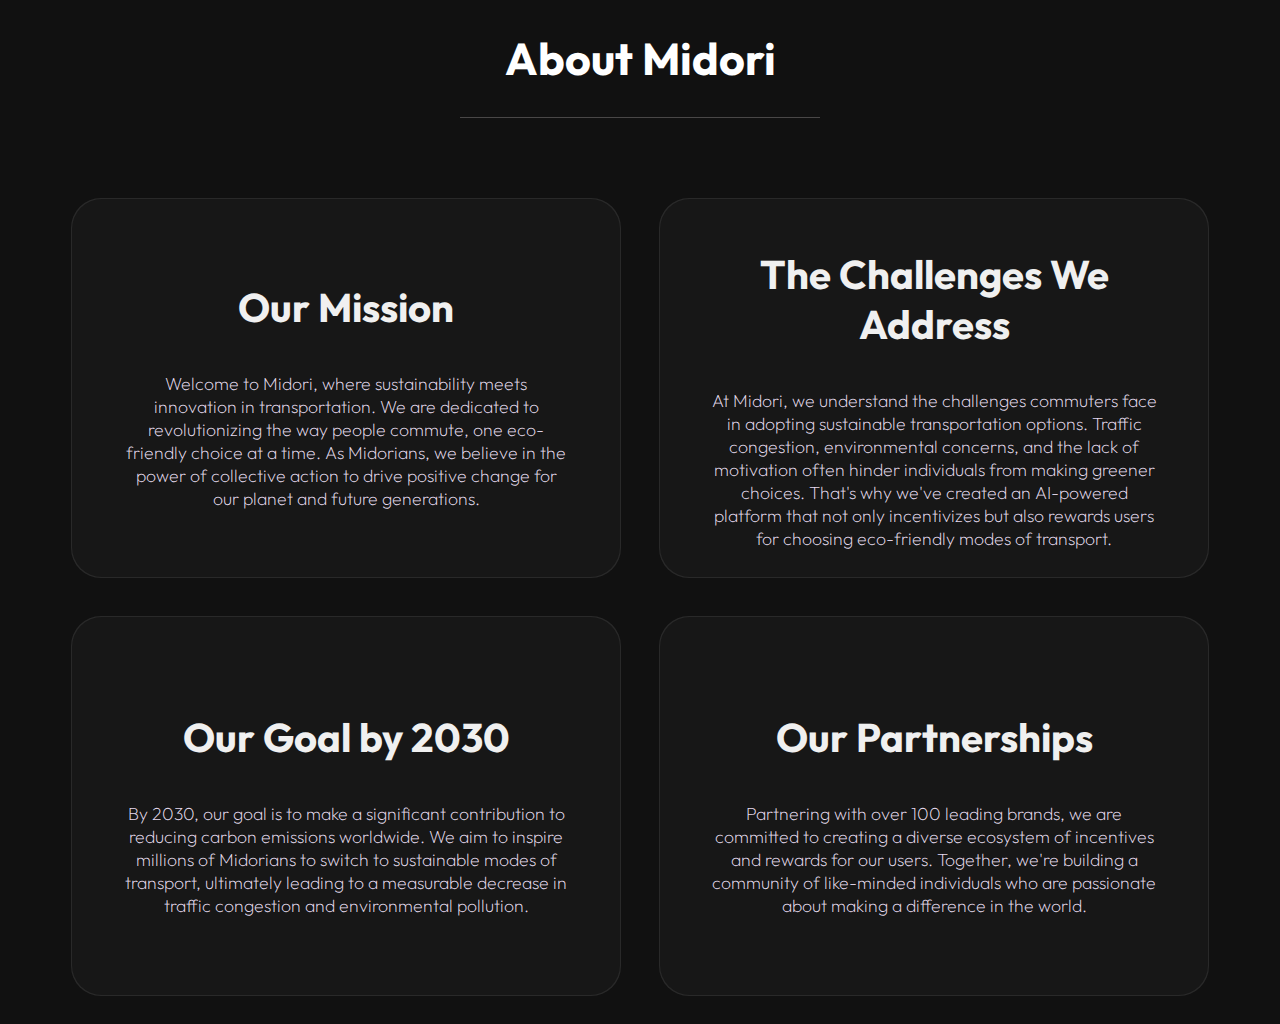
==== static/aboutus.html @ 3d68b59c "commit 3" ====
<!DOCTYPE html>
<html lang="en">
<head>
    <meta charset="UTF-8">
    <meta name="viewport" content="width=device-width, initial-scale=1.0">
    <title>About Us</title>
    <link rel="stylesheet" href="../static/style.css">
    <link rel="preconnect" href="https://fonts.googleapis.com">
<link rel="preconnect" href="https://fonts.gstatic.com" crossorigin>
<link href="https://fonts.googleapis.com/css2?family=Outfit:wght@100..900&family=Raleway:ital,wght@0,100..900;1,100..900&display=swap" rel="stylesheet">
</head>
<body>
    <header>
    <h1>About Midori</h1></header>

    <div id="cards">
        <div class="card">
          <div class="card-content">
            <div class="card-image">
              <i class="fa-duotone fa-apartment"></i>
            </div>
            <div class="card-info-wrapper">
              <div class="card-info">
                <i class="fa-duotone fa-apartment"></i>
                <div class="card-info-title">
                  <h3>Our Mission</h3>  
                  <h4>Welcome to Midori, where sustainability meets innovation in transportation. We are dedicated to revolutionizing the way people commute, one eco-friendly choice at a time. As Midorians, we believe in the power of collective action to drive positive change for our planet and future generations.</h4>
                </div>    
              </div>
            </div>
          </div>
        </div>
        <div class="card">
          <div class="card-content">
            <div class="card-image">
              <i class="fa-duotone fa-unicorn"></i>
            </div>
            <div class="card-info-wrapper">
              <div class="card-info">
                <i class="fa-duotone fa-unicorn"></i>
                <div class="card-info-title">
                  <h3>The Challenges We Address</h3>  
                  <h4>At Midori, we understand the challenges commuters face in adopting sustainable transportation options. Traffic congestion, environmental concerns, and the lack of motivation often hinder individuals from making greener choices. That's why we've created an AI-powered platform that not only incentivizes but also rewards users for choosing eco-friendly modes of transport.</h4>
                </div>    
              </div>  
            </div>
          </div>
        </div>
        <div class="card">
          <div class="card-content">
            <div class="card-image">
              <i class="fa-duotone fa-blender-phone"></i>
            </div>
            <div class="card-info-wrapper">
              <div class="card-info">
                <i class="fa-duotone fa-blender-phone"></i>
                <div class="card-info-title">
                  <h3>Our Goal by 2030</h3>  
                  <h4>By 2030, our goal is to make a significant contribution to reducing carbon emissions worldwide. We aim to inspire millions of Midorians to switch to sustainable modes of transport, ultimately leading to a measurable decrease in traffic congestion and environmental pollution.</h4>
                </div>    
              </div>
            </div>
          </div>
        </div>
        <div class="card">
          <div class="card-content">
            <div class="card-image">
              <i class="fa-duotone fa-person-to-portal"></i>
            </div>
            <div class="card-info-wrapper">
              <div class="card-info">
                <i class="fa-duotone fa-person-to-portal"></i>
                <div class="card-info-title">
                  <h3>Our Partnerships</h3>  
                  <h4>Partnering with over 100 leading brands, we are committed to creating a diverse ecosystem of incentives and rewards for our users. Together, we're building a community of like-minded individuals who are passionate about making a difference in the world.</h4>
                </div>    
              </div>
            </div>
          </div>
        </div>
        
      <script src="script.js"></script>
</body>
</html>
---- static/style.css ----
:root {
    --bg-color: #111111;
    --card-color: rgb(23, 23, 23);
  }
  
  body {
    align-items: center;
    background-color: var(--bg-color);
    display: flex;
    flex-direction: column;
    justify-content: center;
    margin: 0px;
    padding: 0px;
    font-family: "outfit";
  }
  .btn {
    width: 450px;
    background-color: #5038a8;
    border: none;
    outline: none;
    height: fit-content;
    padding: 10px 0;
    border-radius: 49px;
    color: #fff;
    text-transform: uppercase;
    font-weight: 600;
    margin: 10px 0;
    cursor: pointer;
    transition: 0.5s;
    display: flex;
    flex-direction: row;
    justify-content: center;
    align-items: center;
    font-size: 1.1rem;
    gap: 1rem;
  }
  
  header{
  display: flex;
  flex-direction: column;
  width: 100%;
  height: 130px;
  margin: 0px;
  align-items: center;
  background-color: #111111;
}

header {
  color: #ffffff;
  text-align: center;
}

header:after {
  content: ""; 
  display: block;
  margin: 0 auto;
  width: 360px;
  border-bottom: 1px solid;
  border-color: #494747;
}

  #cards {
    display: flex;
    flex-wrap: wrap;
    align-items: center;
    justify-content: center;
    gap: 18px;
    width: 100%;
    max-width: 1320px;
    margin-top: 58px;
    margin-bottom: 18px;
    background-color: #111111;
  }
  
  #cards:hover > .card::after {
    opacity: 1;
  }
  
  .card {
    background-color: rgba(255, 255, 255, 0.1);
    border-radius: 30px;
    cursor: pointer;
    display: flex;
    height: 380px;
    flex-direction: column;
    position: relative;
    width: 550px;  
    margin: 10px;
  }
  
  .card:hover::before {
    opacity: 1;
  }
  
  .card::before,
  .card::after {
    border-radius: inherit;
    content: "";
    height: 100%;
    left: 0px;
    opacity: 0;
    position: absolute;
    top: 0px;
    transition: opacity 500ms;
    width: 100%;
  }
  
  .card::before {
    background: radial-gradient(
      800px circle at var(--mouse-x) var(--mouse-y), 
      rgba(0, 119, 255, 0.041),
      transparent 40%
    );
    z-index: 3;
  }
  
  .card::after {  
    background: radial-gradient(
      400px circle at var(--mouse-x) var(--mouse-y), 
      rgba(171, 242, 255, 0.4),
      transparent 40%
    );
    z-index: 1;
  }
  
  .card > .card-content {
    background-color: var(--card-color);
    border-radius: inherit;
    display: flex;
    flex-direction: column;
    flex-grow: 1;
    inset: 1px;
    padding: 10px;
    position: absolute;
    z-index: 2;
    align-items: center;
  }
  
  .btn {
    width: 450px;
    background-color: #5038a8;
    border: none;
    outline: none;
    height: fit-content;
    padding: 10px 0;
    border-radius: 49px;
    color: #fff;
    text-transform: uppercase;
    font-weight: 600;
    margin: 10px 0;
    cursor: pointer;
    transition: 0.5s;
    display: flex;
    flex-direction: row;
    justify-content: center;
    align-items: center;
    font-size: 1.1rem;
    gap: 1rem;
  }
  
  .btn:hover {
    background-color: #381b5e;
  }

  /* -- ↓ ↓ ↓ extra card content styles ↓ ↓ ↓ -- */
  h2, h4, span {
    color: rgb(240, 240, 240);
    font-family: "Outfit";
    font-weight: 400;
  }
  
  h3{
    color: rgb(240, 240, 240);
    text-align: center;
    font-family: "Outfit";
    font-weight: 700;
    font-size: 3rem;
  }

  i {  
    color: rgb(240, 240, 240);
  }
  
  .card-info-wrapper {
    align-items: center; 
    display: flex;
    flex-grow: 1;
    justify-content: flex-start;
    padding: 0px 40px;
  }
  
  .card-info {
    align-items: flex-start;
    display: flex;
  }
  
  .card-info > i {  
    font-size: 2.5em;
    height: 20px;
    line-height: 20px;
  }
  
  .card-info-title > h3 {
    font-size: 2.5em;
  }
  
  .card-info-title > h4 {
    color: rgba(246, 231, 255, 0.952);
    font-size: 1.1rem;
    font-weight: 200;
    text-align: center;
    margin-top: 8px;
  }
  

  h1{
    text-align: center;
    font-size: 2.8rem;
}
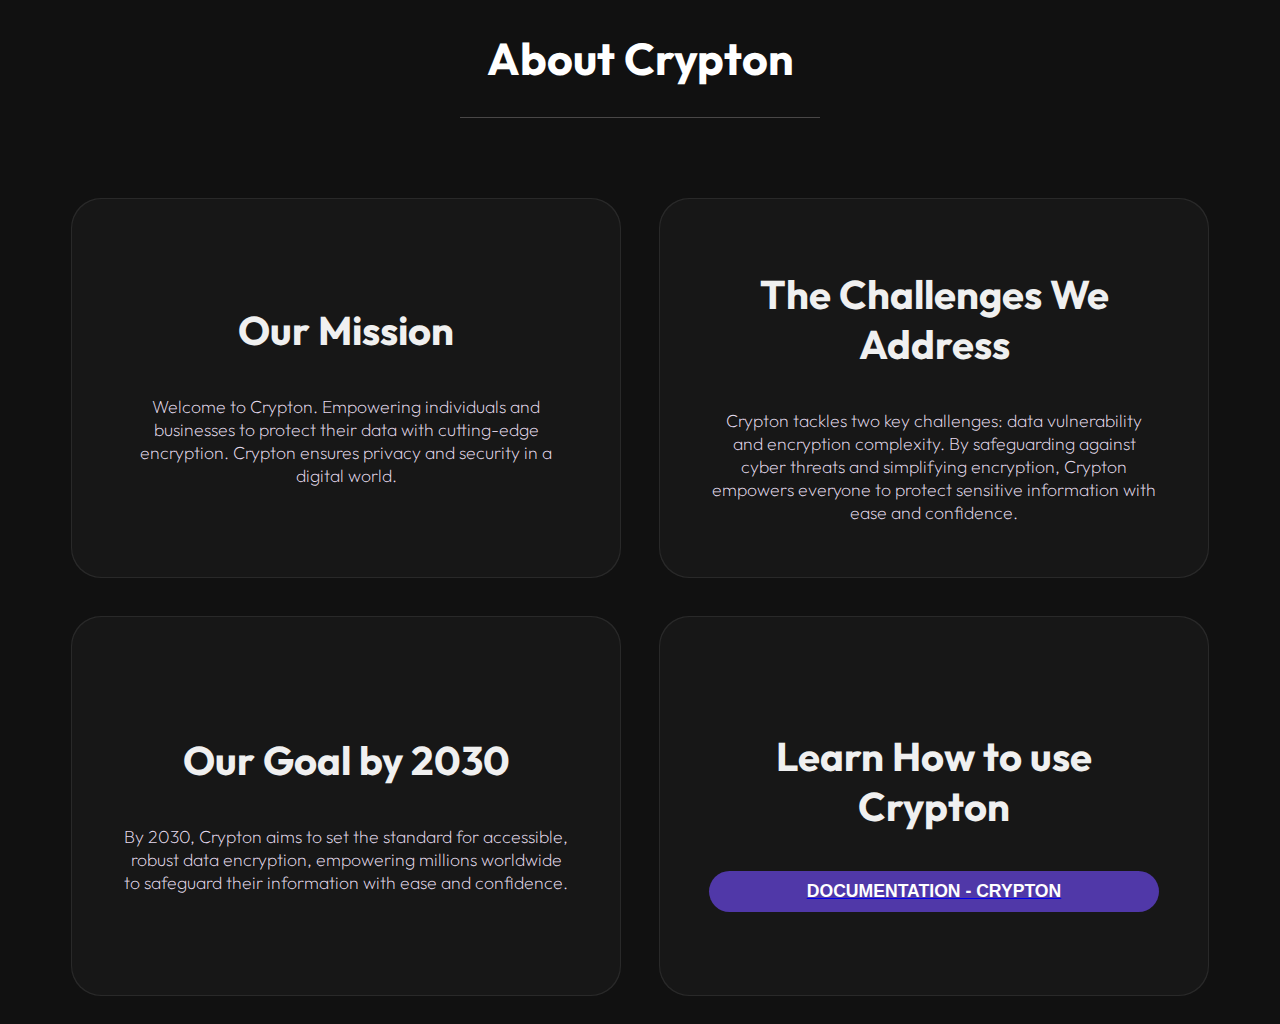
==== commit fc405ab2: "comm" ====
--- a/static/aboutus.html
+++ b/static/aboutus.html
@@ -4,14 +4,14 @@
     <meta charset="UTF-8">
     <meta name="viewport" content="width=device-width, initial-scale=1.0">
     <title>About Us</title>
-    <link rel="stylesheet" href="../static/style.css">
     <link rel="preconnect" href="https://fonts.googleapis.com">
 <link rel="preconnect" href="https://fonts.gstatic.com" crossorigin>
 <link href="https://fonts.googleapis.com/css2?family=Outfit:wght@100..900&family=Raleway:ital,wght@0,100..900;1,100..900&display=swap" rel="stylesheet">
+<link rel="stylesheet" href="../static/style.css">
 </head>
 <body>
     <header>
-    <h1>About Midori</h1></header>
+    <h1>About Crypton</h1></header>
 
     <div id="cards">
         <div class="card">
@@ -24,7 +24,8 @@
                 <i class="fa-duotone fa-apartment"></i>
                 <div class="card-info-title">
                   <h3>Our Mission</h3>  
-                  <h4>Welcome to Midori, where sustainability meets innovation in transportation. We are dedicated to revolutionizing the way people commute, one eco-friendly choice at a time. As Midorians, we believe in the power of collective action to drive positive change for our planet and future generations.</h4>
+                  <h4>Welcome to Crypton.
+                    Empowering individuals and businesses to protect their data with cutting-edge encryption. Crypton ensures privacy and security in a digital world.</h4>
                 </div>    
               </div>
             </div>
@@ -40,7 +41,7 @@
                 <i class="fa-duotone fa-unicorn"></i>
                 <div class="card-info-title">
                   <h3>The Challenges We Address</h3>  
-                  <h4>At Midori, we understand the challenges commuters face in adopting sustainable transportation options. Traffic congestion, environmental concerns, and the lack of motivation often hinder individuals from making greener choices. That's why we've created an AI-powered platform that not only incentivizes but also rewards users for choosing eco-friendly modes of transport.</h4>
+                  <h4>Crypton tackles two key challenges: data vulnerability and encryption complexity. By safeguarding against cyber threats and simplifying encryption, Crypton empowers everyone to protect sensitive information with ease and confidence.</h4>
                 </div>    
               </div>  
             </div>
@@ -56,7 +57,7 @@
                 <i class="fa-duotone fa-blender-phone"></i>
                 <div class="card-info-title">
                   <h3>Our Goal by 2030</h3>  
-                  <h4>By 2030, our goal is to make a significant contribution to reducing carbon emissions worldwide. We aim to inspire millions of Midorians to switch to sustainable modes of transport, ultimately leading to a measurable decrease in traffic congestion and environmental pollution.</h4>
+                  <h4>By 2030, Crypton aims to set the standard for accessible, robust data encryption, empowering millions worldwide to safeguard their information with ease and confidence.</h4>
                 </div>    
               </div>
             </div>
@@ -71,8 +72,8 @@
               <div class="card-info">
                 <i class="fa-duotone fa-person-to-portal"></i>
                 <div class="card-info-title">
-                  <h3>Our Partnerships</h3>  
-                  <h4>Partnering with over 100 leading brands, we are committed to creating a diverse ecosystem of incentives and rewards for our users. Together, we're building a community of like-minded individuals who are passionate about making a difference in the world.</h4>
+                  <h3>Learn How to use Crypton</h3>
+                  <a href="https://www.desmos.com/calculator" class="link"><button type="submit" class="btn solid">Documentation - Crypton</button></a>
                 </div>    
               </div>
             </div>
--- a/static/style.css
+++ b/static/style.css
@@ -111,7 +111,6 @@
       rgba(0, 119, 255, 0.041),
       transparent 40%
     );
-    z-index: 3;
   }
   
   .card::after {  
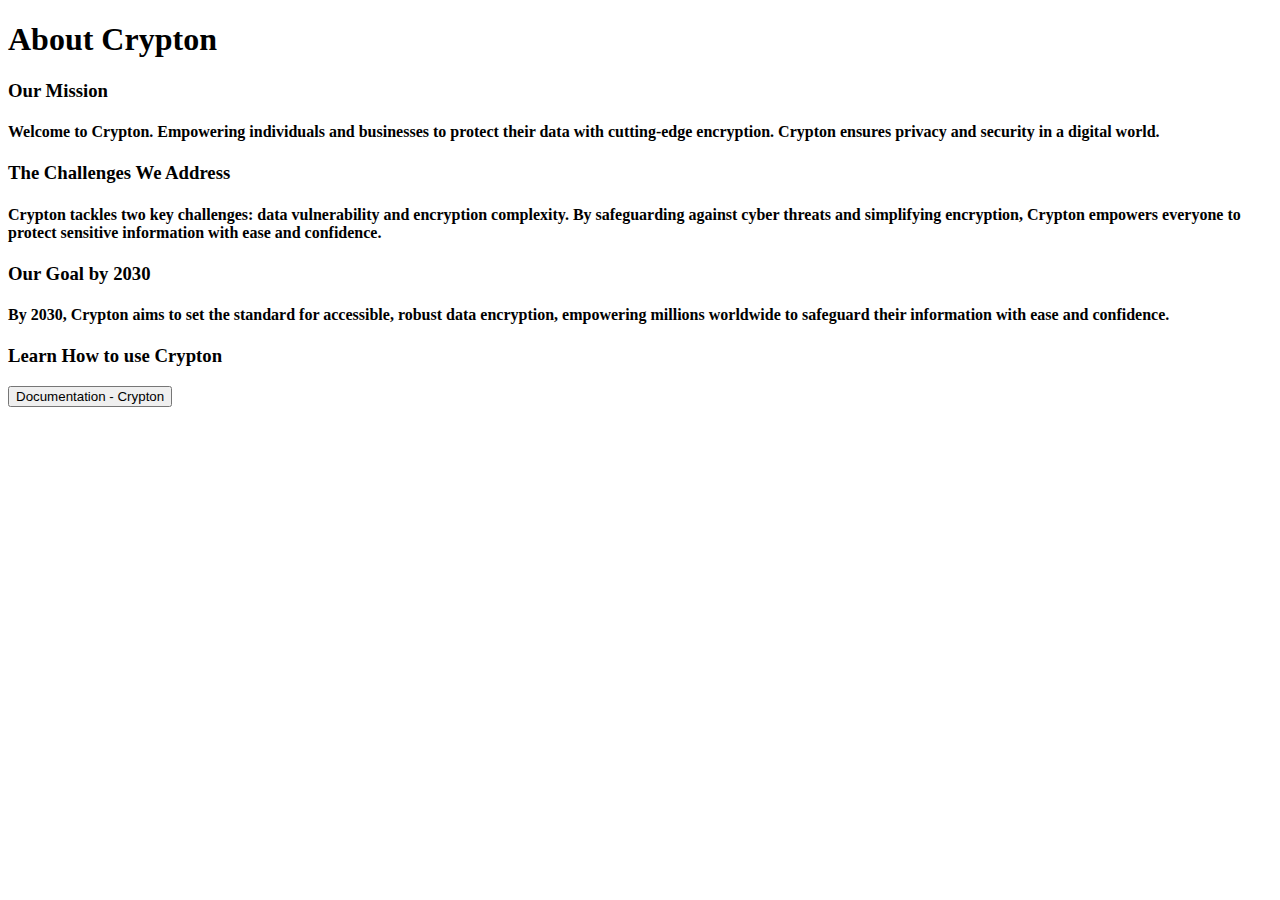
==== commit 911364ed: "commit4" ====
--- a/static/aboutus.html
+++ b/static/aboutus.html
@@ -7,7 +7,7 @@
     <link rel="preconnect" href="https://fonts.googleapis.com">
 <link rel="preconnect" href="https://fonts.gstatic.com" crossorigin>
 <link href="https://fonts.googleapis.com/css2?family=Outfit:wght@100..900&family=Raleway:ital,wght@0,100..900;1,100..900&display=swap" rel="stylesheet">
-<link rel="stylesheet" href="../static/style.css">
+<link rel="stylesheet" href="./static/style.css">
 </head>
 <body>
     <header>
